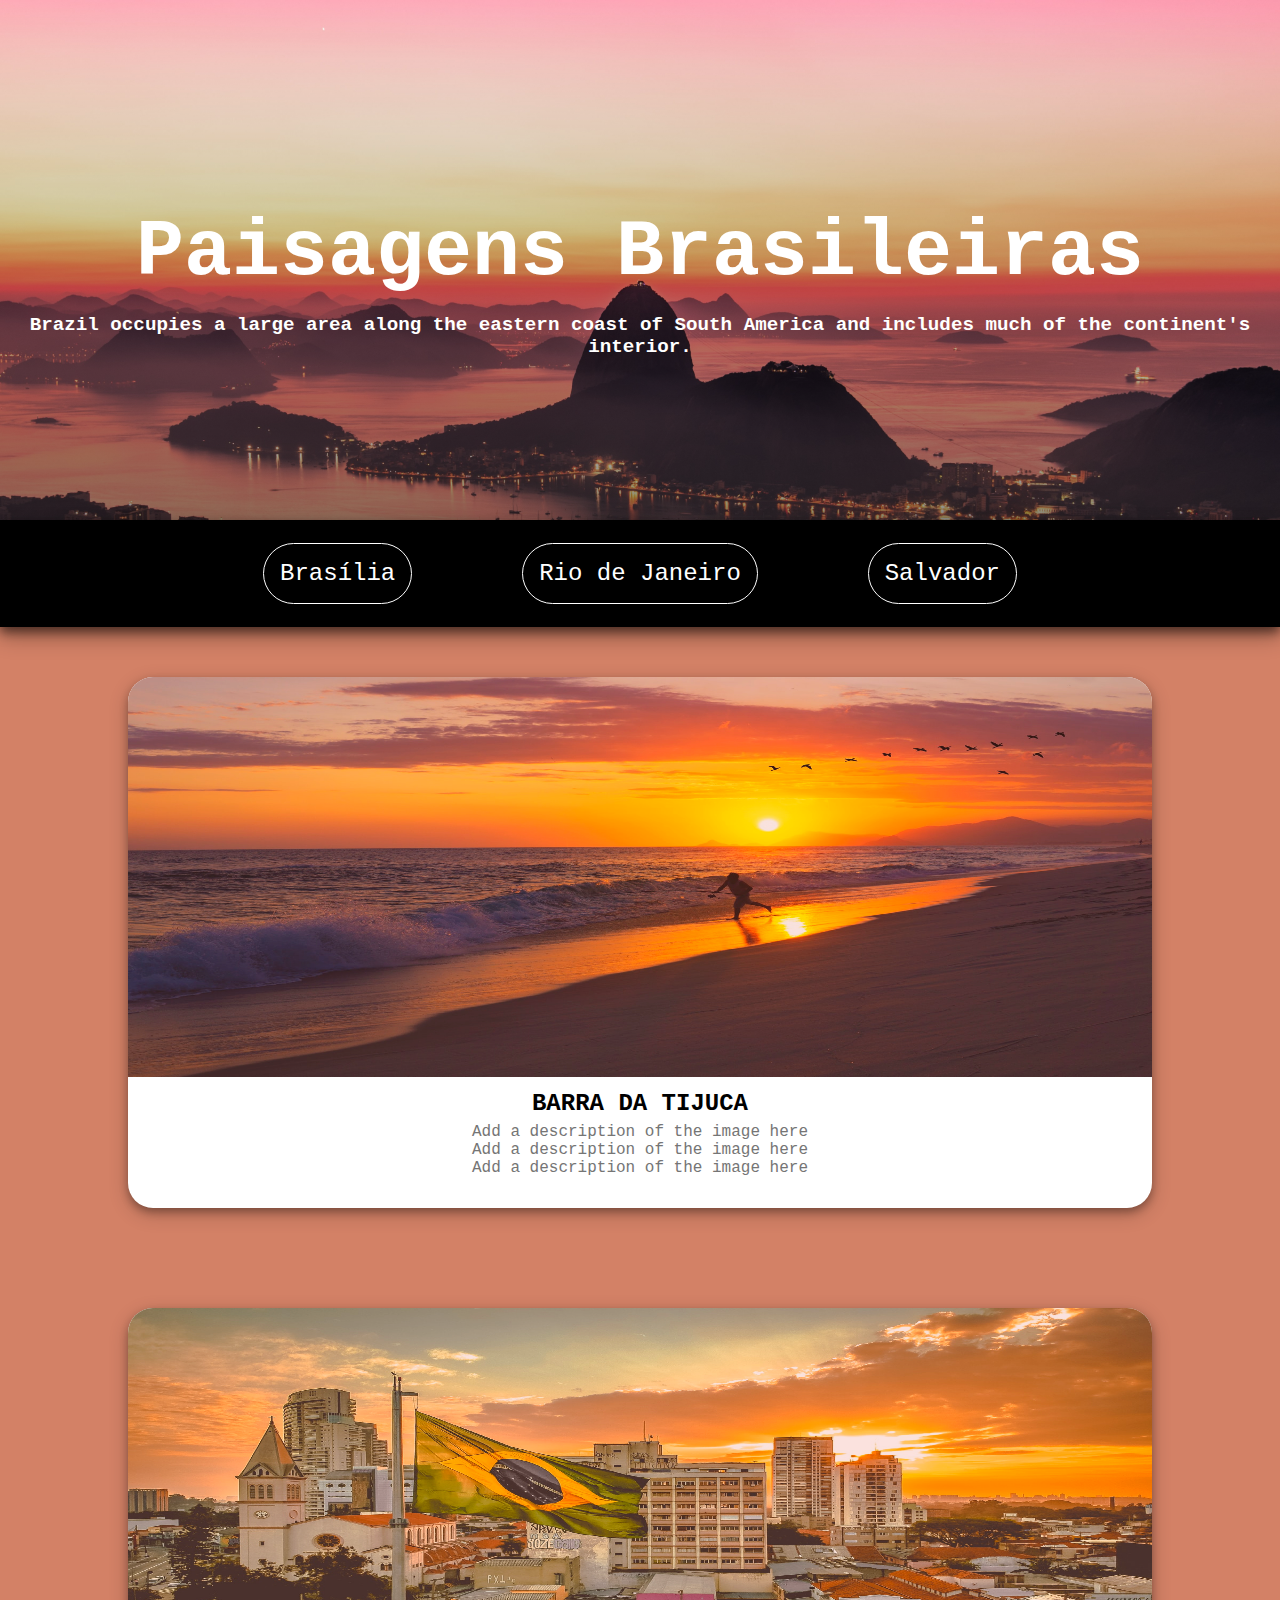
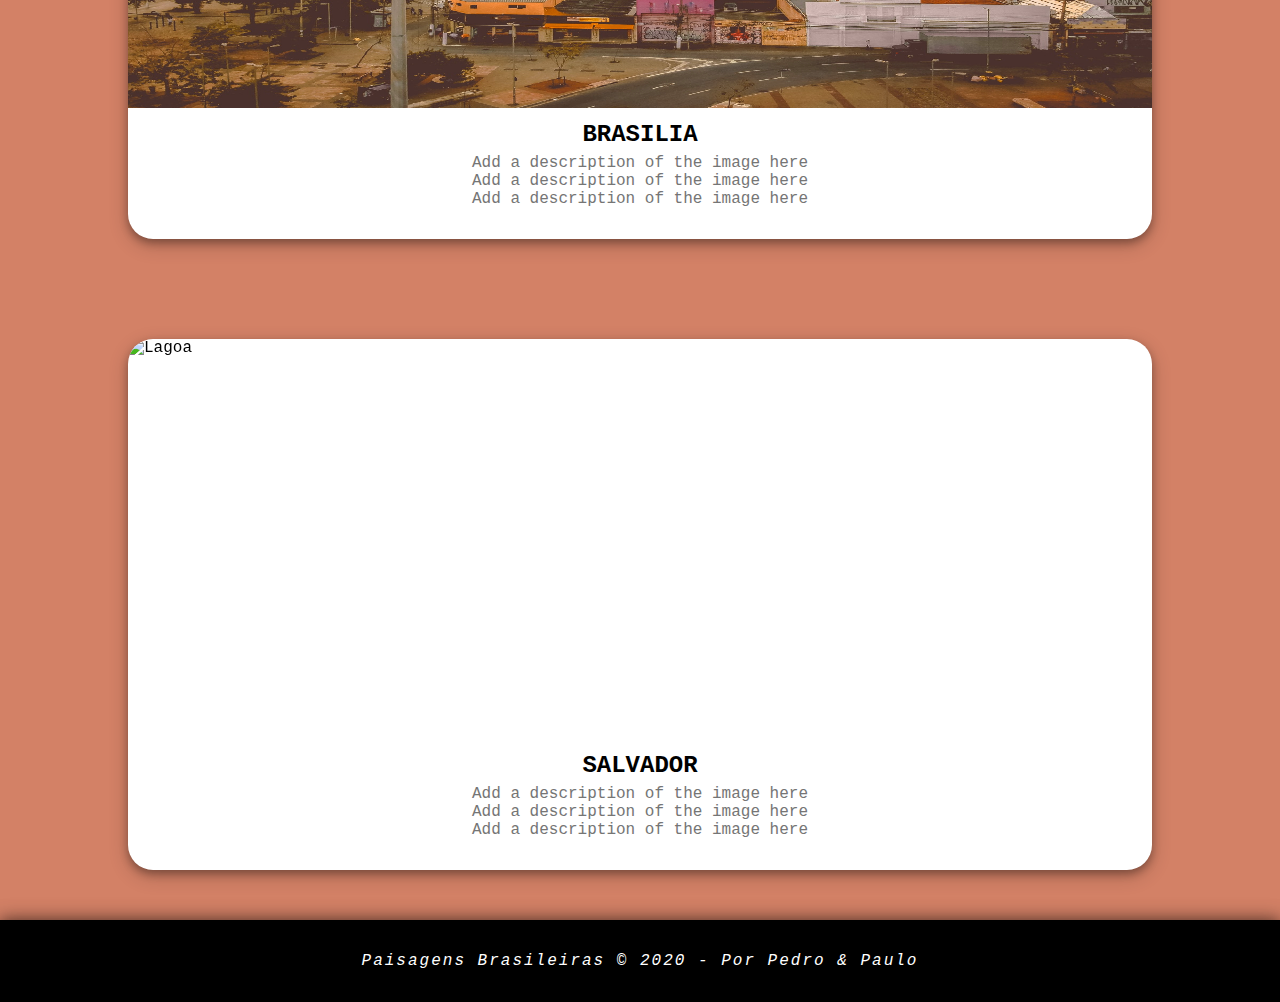
==== paginas/Brasil/brasil.html @ 4a2852be "Add files via upload" ====
<!DOCTYPE html>
<html lang="en">
<head>
    <meta charset="UTF-8">
    <meta name="viewport" content="width=device-width, initial-scale=1.0">
    <title>Brasil</title>
    <link rel="stylesheet" href="https://use.fontawesome.com/releases/v5.15.1/css/all.css"
    integrity="sha384-vp86vTRFVJgpjF9jiIGPEEqYqlDwgyBgEF109VFjmqGmIY/Y4HV4d3Gp2irVfcrp" crossorigin="anonymous">
    <link rel="stylesheet" href="../src/style-brasil.css">
</head>
<body>
    <header>
        <!--<img src="/LM_projeto/Brasil.jpg" alt="Brasil" class="background">-->
        <div class="title">
            <h1>Paisagens Brasileiras</h1>
            <h2>
                Brazil occupies a large area along the eastern coast of South America and includes much of the continent's interior.
            </h2>
        </div>
    </header>

    <div class="bar">
        <div class="container">
            <div class="Rio"><a href="#1">Rio de Janeiro</a></div>

            <div class="Sal"><a href="#3">Salvador</a></div>
            
            <div class="Br"><a href="#2">Brasília</a></div>
        </div>
    </div>
    
    <main>

        <div class="images">
            <img src="img/Brasil_10.png" alt="Rio" style="width:100%" id="1">
            <div class="desc">
                <h2>Barra da Tijuca</h2>
                <p>
                    Add a description of the image here </br>
                    Add a description of the image here </br>
                    Add a description of the image here 
                </p>
            </div>
        </div>

        <div class="images">
            <img src="img/Brasil_6.png" alt="Farol" style="width:100%" id="2">
            <div class="desc">
                <h2>Brasilia</h2>
                <p>
                    Add a description of the image here </br>
                    Add a description of the image here </br>
                    Add a description of the image here 
                </p>
            </div>
        </div>

        <div class="images">
            <img src="img/Brasil_2.png" alt="Lagoa" style="width:100%" id="3">
            <div class="desc">
                <h2>Salvador</h2>
                <p>
                    Add a description of the image here </br>
                    Add a description of the image here </br>
                    Add a description of the image here 
                </p>
            </div>
        </div>
    </main>

    <footer class="bottom">
        <p>Paisagens Brasileiras © 2020 - Por Pedro & Paulo</p>
        <div class="social">
            <i class="fab fa-facebook-square"></i>
            <i class="fab fa-instagram-square"></i>
            <i class="fab fa-twitter-square"></i>
        </div>
    </footer>
</body>
</html>
---- paginas/src/style-brasil.css ----
body {
            margin: 0;
            font-family: 'Courier New', Courier, monospace;
            background-color: rgb(211, 129, 102);/*rgb(136, 153, 167)*/
        }
        header{
            display: flex;
            justify-content: center;
            align-items: center;
            text-align: center;
            background-image: linear-gradient(0deg, rgba(0, 0, 0, 0.45) 40%, transparent),url('../Brasil/img/Brasil_1.jpg');
            background-size: cover;
            background-position: center;
            background-repeat: no-repeat;
            background-attachment: fixed;
            min-height: 520px;
        }
        
        .title{
            color: white;
            padding: 10px;
            margin-top: 60px;
        }
        .title h1{
            margin: 0;
            font-size: 5em;
        }
        .title h2{
            font-size: 1.2em;
        }
        main{
            display: flex;
            flex-direction: column;
            align-items: center;
        }
        div.images {
          display: flex;
          flex-direction: column;
          margin: 50px;
          border-radius: 25px;
          width: 80%;
          background-color: white;
          box-shadow: 0 4px 8px 0 rgba(0, 0, 0, 0.3), 0 6px 20px 0 rgba(0, 0, 0, 0.2);
          /*border: 2px solid transparent;*/
        }
        img{
            filter: saturate(130%);
            border-radius: 25px 25px 0 0;
            max-width: 1250px;
            height: 400px;
        }

        /*
        div.container {
          text-align: center;
          font-size: 25px;
          padding: 5px 10px;
          transition: .8s;
          margin-top: -10px;
        }
        */
        div.desc {
            padding: 15px;
            text-align: center;
        }
        
        .desc h2{
            text-transform: uppercase;
            margin-bottom: -10px;
            margin-top: -2px;
        }
        
        .desc p{
            color: rgb(117, 117, 117);
        }
        /*
        div.link{
            width: fit-content;
            margin: auto;
            text-align: center;
        }
        */
        
        .bar{
            display: flex;
            justify-content: center;
            align-content: center;
            text-align: center;
            background-color: rgb(0, 0, 0);
            color: white;
            padding: 23px;
            box-shadow: 0 5px 10px 0 rgba(0, 0, 0, 0.5), 0 10px 20px 0 rgba(0, 0, 0, 0.3);
        }

        .container{
            width: 70%;
            display: flex;
            flex-flow: row;
            justify-content: space-around;
            align-items: center;
        }

        .container div{
            border: 1px solid white;
            border-radius: 50px;
            padding: 1rem;
            font-size: 1.5rem;
            transition: .2s;
        }

        .container div:hover{
            color: black;
            background-color: white;
        }

        .container a{
            text-decoration: none;
            font-style: unset;
            color: unset;
        }

        .Rio{
            order: 1;
        }

        .Sal{
            order: 2;
        }

        .bottom {
            text-align:center;
            padding: 1em;
            background: #000000;
            color: rgb(255, 255, 255);
            box-shadow: 0 1px 15px 0 rgba(0, 0, 0, 0.5), 0 0px 20px 0 rgba(0, 0, 0, 0.3);
        
        }

        .bottom p{
            font-style: italic;
            letter-spacing: 2px;
        }

        div.social{
            display: grid;
            grid-template-columns: repeat(3, auto);
            gap: 1em;
            grid-auto-columns: auto;
            justify-content: center;
        }
        i{
            font-size: 2em;
            color: #e8e8e8;
        }

        @media all and (max-width: 850px) {
            .container{
                flex-direction: column;
            }

            .container div{
                margin: 1em;
            }
            .Rio{
                order: 0;
            }
    
            .Sal{
                order: 2;
            }
        }

        @media all and (max-width: 550px) {
            .title h1{
                margin: 0;
                font-size: 3em;
            }
            .title h2{
                font-size: 1em;
            }
            .bar{
                display: none;
            }
            div.images{
                width: 100%;
                border-radius: 0px;
                margin: 20px;
            }
            img{
                border-radius: 0px;
            }
        }

        @media all and (max-width: 370px) {
            .title h1{
                margin: 0;
                font-size: 2.5em;
            }
        }
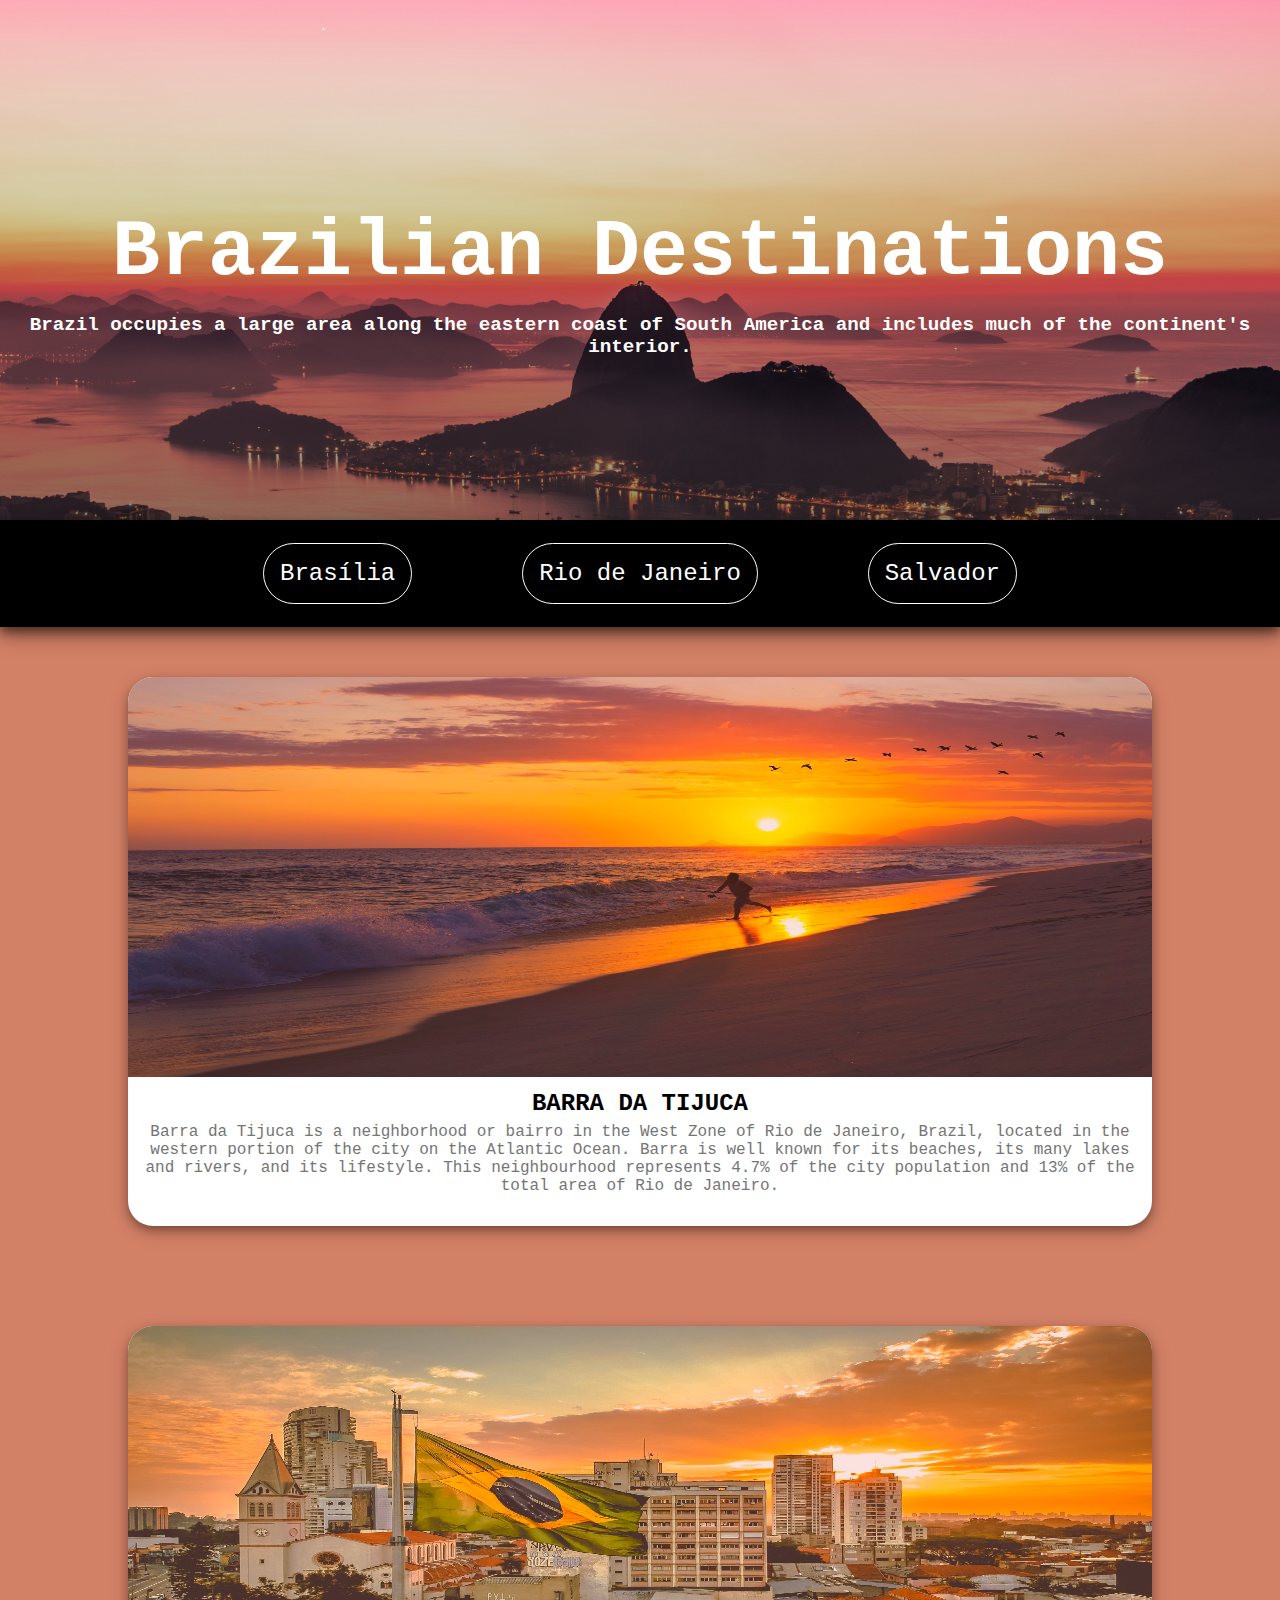
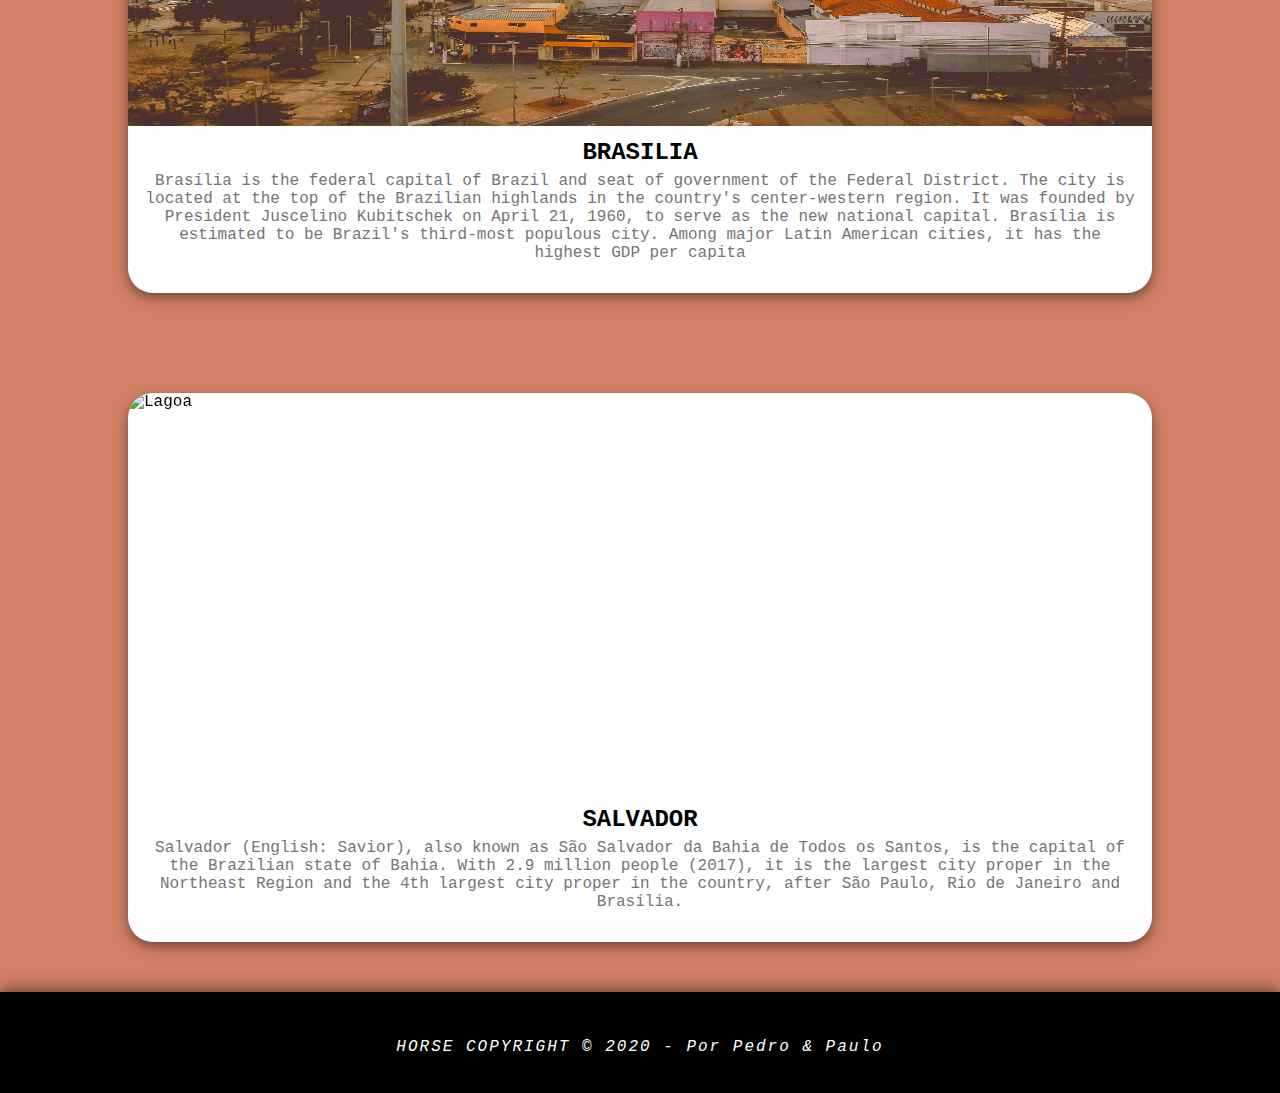
==== commit 1800738a: "Update brasil.html" ====
--- a/paginas/Brasil/brasil.html
+++ b/paginas/Brasil/brasil.html
@@ -9,10 +9,12 @@
     <link rel="stylesheet" href="../src/style-brasil.css">
 </head>
 <body>
-    <header>
+    <header id="topo">
         <!--<img src="/LM_projeto/Brasil.jpg" alt="Brasil" class="background">-->
+        <div class="topo"><a href="#topo"><i class="fas fa-arrow-alt-circle-up"></i></a></div>
+        <div class="voltar"> <a href="../../index.html"> <i class="fas fa-arrow-alt-circle-left"></i></a></div>
         <div class="title">
-            <h1>Paisagens Brasileiras</h1>
+            <h1>Brazilian Destinations</h1>
             <h2>
                 Brazil occupies a large area along the eastern coast of South America and includes much of the continent's interior.
             </h2>
@@ -36,9 +38,10 @@
             <div class="desc">
                 <h2>Barra da Tijuca</h2>
                 <p>
-                    Add a description of the image here </br>
-                    Add a description of the image here </br>
-                    Add a description of the image here 
+                    Barra da Tijuca is a neighborhood or bairro in the West Zone of Rio de Janeiro, Brazil,
+                    located in the western portion of the city on the Atlantic Ocean. Barra is well known for its beaches,
+                    its many lakes and rivers, and its lifestyle.
+                    This neighbourhood represents 4.7% of the city population and 13% of the total area of Rio de Janeiro.
                 </p>
             </div>
         </div>
@@ -48,9 +51,11 @@
             <div class="desc">
                 <h2>Brasilia</h2>
                 <p>
-                    Add a description of the image here </br>
-                    Add a description of the image here </br>
-                    Add a description of the image here 
+                    Brasília is the federal capital of Brazil and seat of government of the Federal District.
+                    The city is located at the top of the Brazilian highlands in the country's center-western region.
+                    It was founded by President Juscelino Kubitschek on April 21, 1960, to serve as the new national capital.
+                    Brasília is estimated to be Brazil's third-most populous city.
+                     Among major Latin American cities, it has the highest GDP per capita
                 </p>
             </div>
         </div>
@@ -60,16 +65,21 @@
             <div class="desc">
                 <h2>Salvador</h2>
                 <p>
-                    Add a description of the image here </br>
-                    Add a description of the image here </br>
-                    Add a description of the image here 
+                    Salvador (English: Savior), also known as São Salvador da Bahia de Todos os Santos,
+                    is the capital of the Brazilian state of Bahia. With 2.9 million people (2017),
+                    it is the largest city proper in the Northeast Region and the 4th largest city proper
+                    in the country, after São Paulo, Rio de Janeiro and Brasília.
                 </p>
             </div>
         </div>
     </main>
 
     <footer class="bottom">
-        <p>Paisagens Brasileiras © 2020 - Por Pedro & Paulo</p>
+        <p>
+            <i class="fas fa-horse" style="transform: scaleX(-1);"></i>
+                HORSE COPYRIGHT © 2020 - Por Pedro & Paulo
+            <i class="fas fa-horse"></i>
+        </p>
         <div class="social">
             <i class="fab fa-facebook-square"></i>
             <i class="fab fa-instagram-square"></i>
@@ -77,4 +87,4 @@
         </div>
     </footer>
 </body>
-</html>+</html>
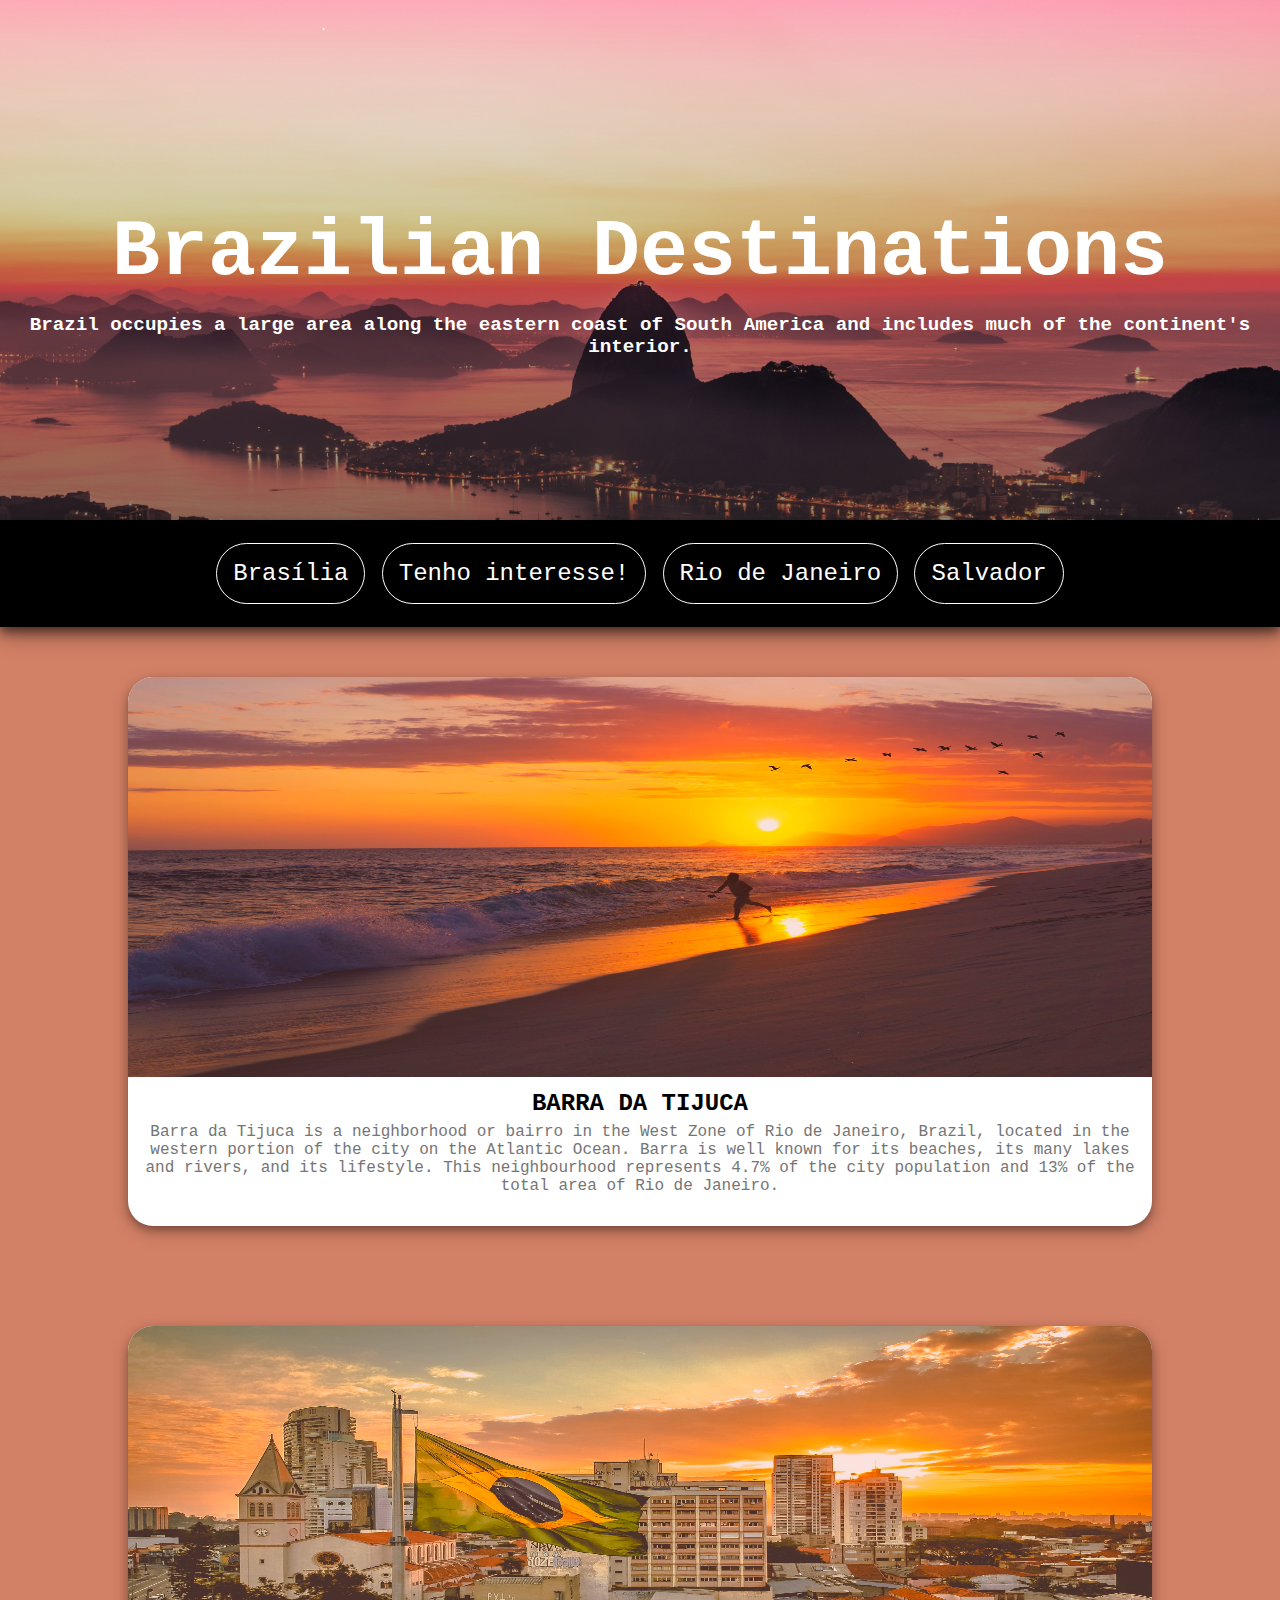
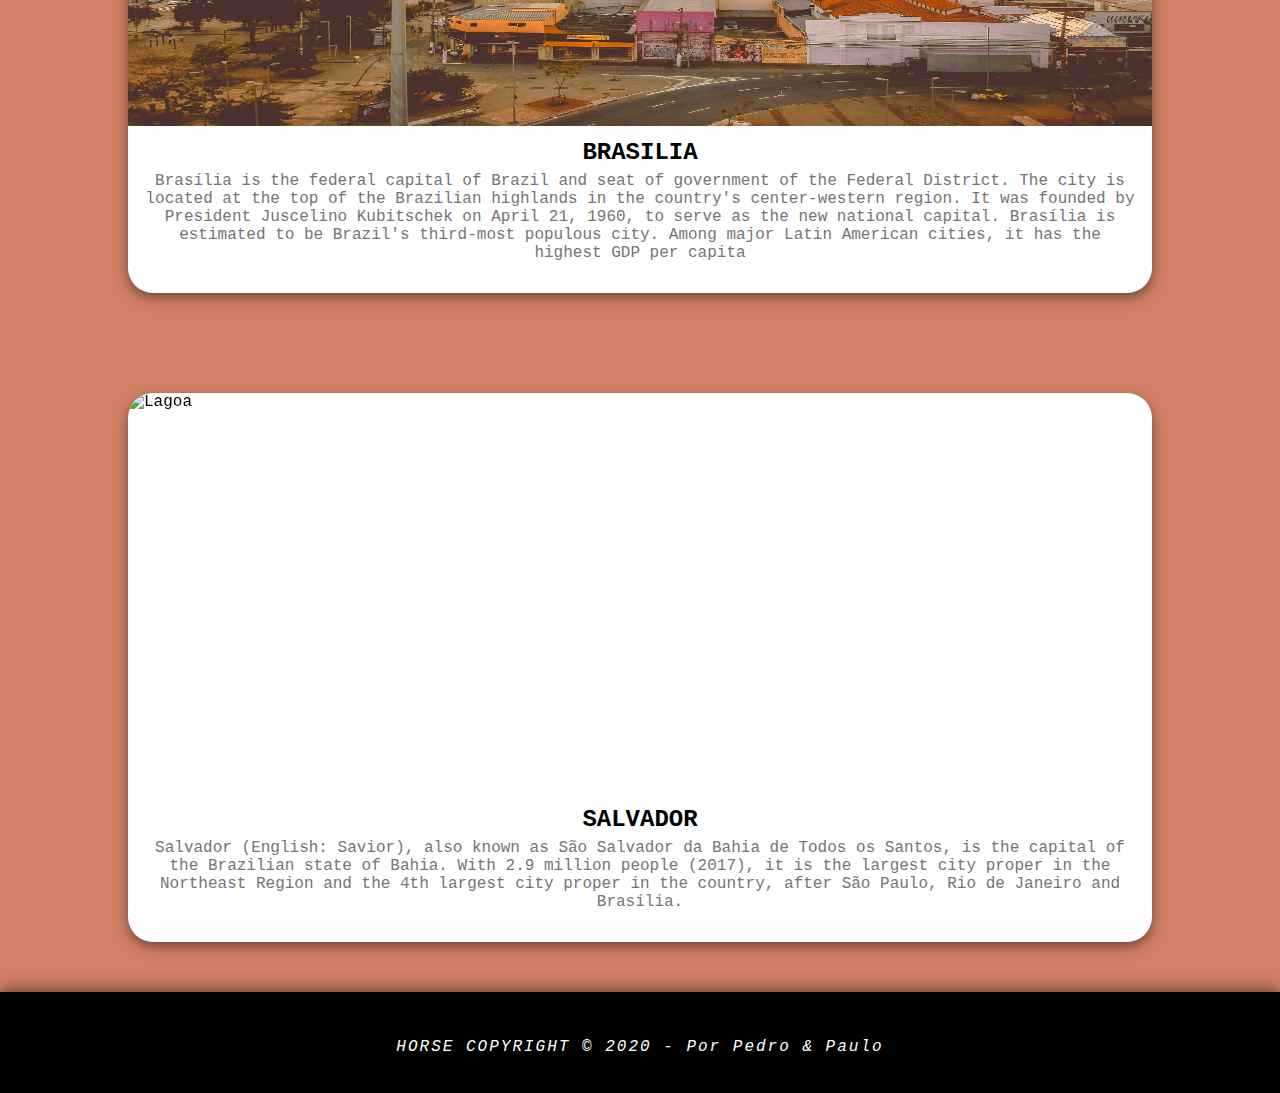
==== commit c6013bc3: "Update brasil.html" ====
--- a/paginas/Brasil/brasil.html
+++ b/paginas/Brasil/brasil.html
@@ -28,6 +28,8 @@
             <div class="Sal"><a href="#3">Salvador</a></div>
             
             <div class="Br"><a href="#2">Brasília</a></div>
+            
+            <div class="financeiro"> <a href="../Financeiro/financeiro.html">Tenho interesse!</a></div>
         </div>
     </div>
     
@@ -81,9 +83,9 @@
             <i class="fas fa-horse"></i>
         </p>
         <div class="social">
-            <i class="fab fa-facebook-square"></i>
-            <i class="fab fa-instagram-square"></i>
-            <i class="fab fa-twitter-square"></i>
+            <a href="#"><i class="fab fa-facebook-square"></i></a>
+            <a href="#"><i class="fab fa-instagram-square"></i></a>
+            <a href="#"><i class="fab fa-twitter-square"></i></a>
         </div>
     </footer>
 </body>
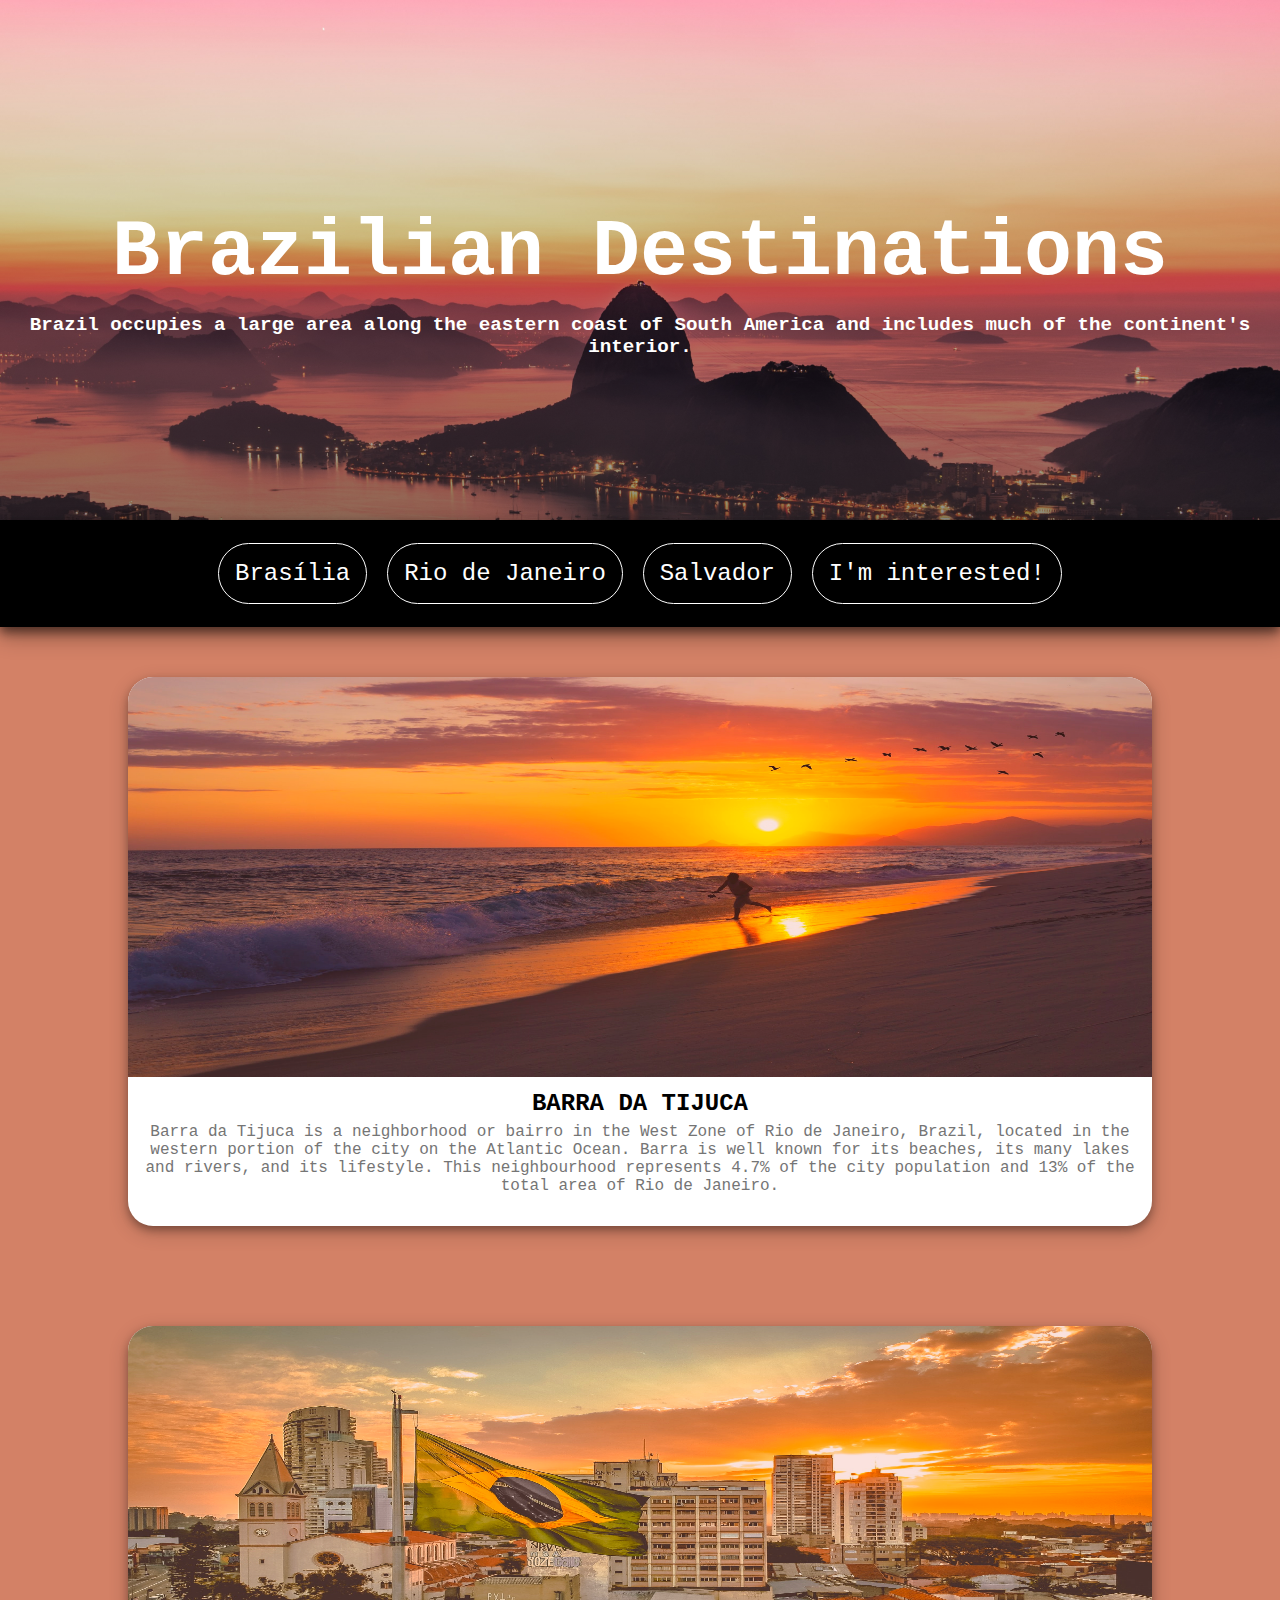
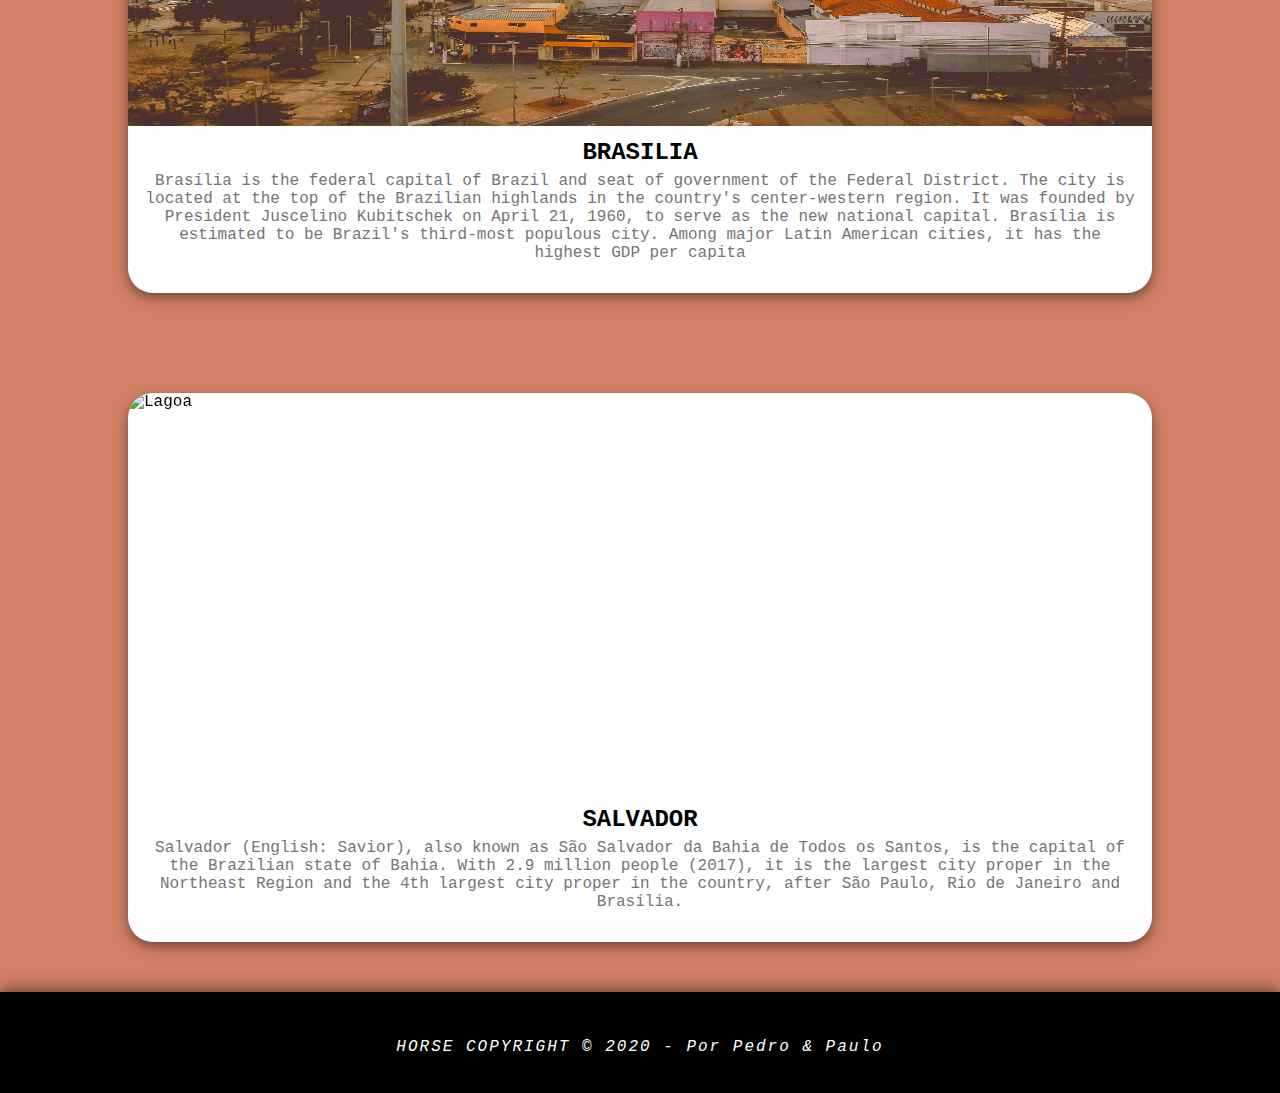
==== commit 42339183: "Update brasil.html" ====
--- a/paginas/Brasil/brasil.html
+++ b/paginas/Brasil/brasil.html
@@ -3,12 +3,15 @@
 <head>
     <meta charset="UTF-8">
     <meta name="viewport" content="width=device-width, initial-scale=1.0">
-    <title>Brasil</title>
+    <title>Brazil</title>
     <link rel="stylesheet" href="https://use.fontawesome.com/releases/v5.15.1/css/all.css"
     integrity="sha384-vp86vTRFVJgpjF9jiIGPEEqYqlDwgyBgEF109VFjmqGmIY/Y4HV4d3Gp2irVfcrp" crossorigin="anonymous">
     <link rel="stylesheet" href="../src/style-brasil.css">
 </head>
 <body>
+    <div class="tela-inicial">
+        <!--<div class="spinner"></div>-->
+    </div>
     <header id="topo">
         <!--<img src="/LM_projeto/Brasil.jpg" alt="Brasil" class="background">-->
         <div class="topo"><a href="#topo"><i class="fas fa-arrow-alt-circle-up"></i></a></div>
@@ -28,8 +31,8 @@
             <div class="Sal"><a href="#3">Salvador</a></div>
             
             <div class="Br"><a href="#2">Brasília</a></div>
-            
-            <div class="financeiro"> <a href="../Financeiro/financeiro.html">Tenho interesse!</a></div>
+
+            <div class="financeiro"> <a href="../Financeiro/financeiro.html">I'm interested!</a></div>
         </div>
     </div>
     
--- a/paginas/src/style-brasil.css
+++ b/paginas/src/style-brasil.css
@@ -127,6 +127,10 @@
             order: 2;
         }
 
+        .financeiro{
+            order: 3;
+        }
+
         .bottom {
             text-align:center;
             padding: 1em;
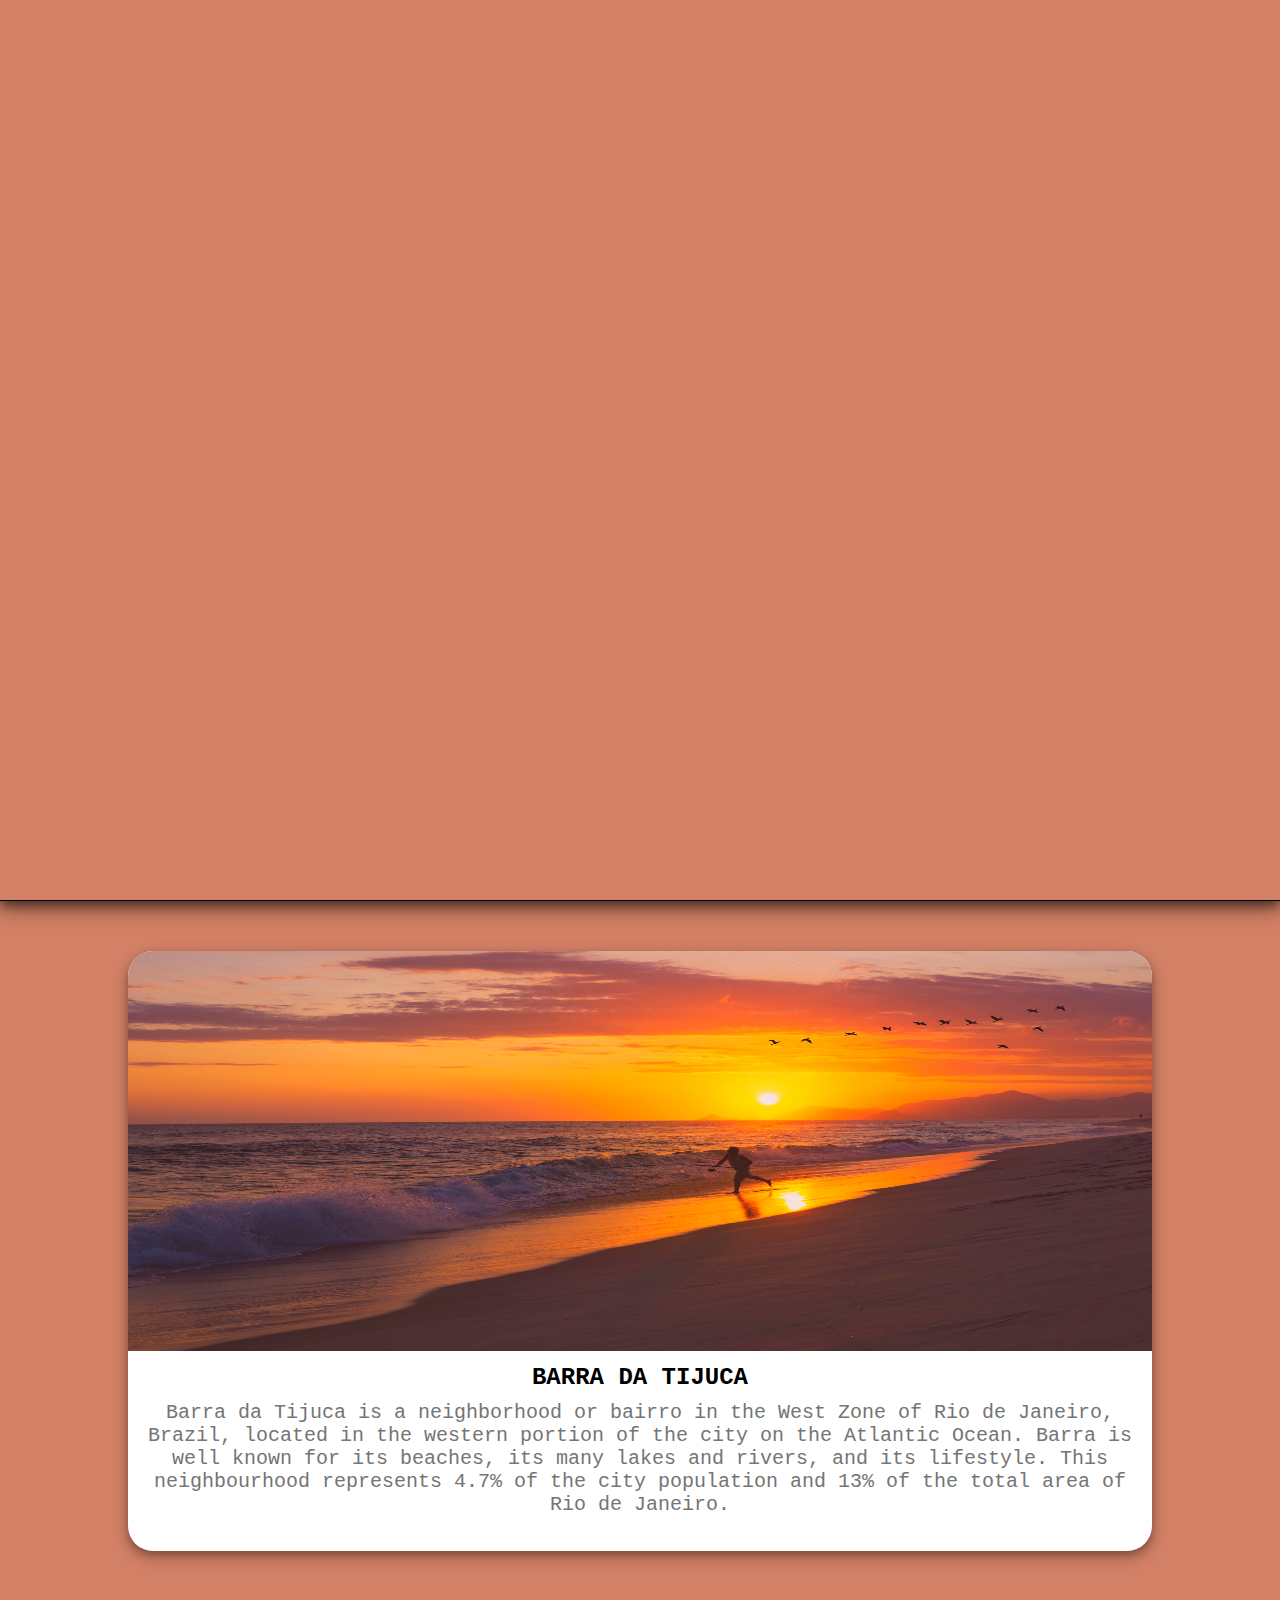
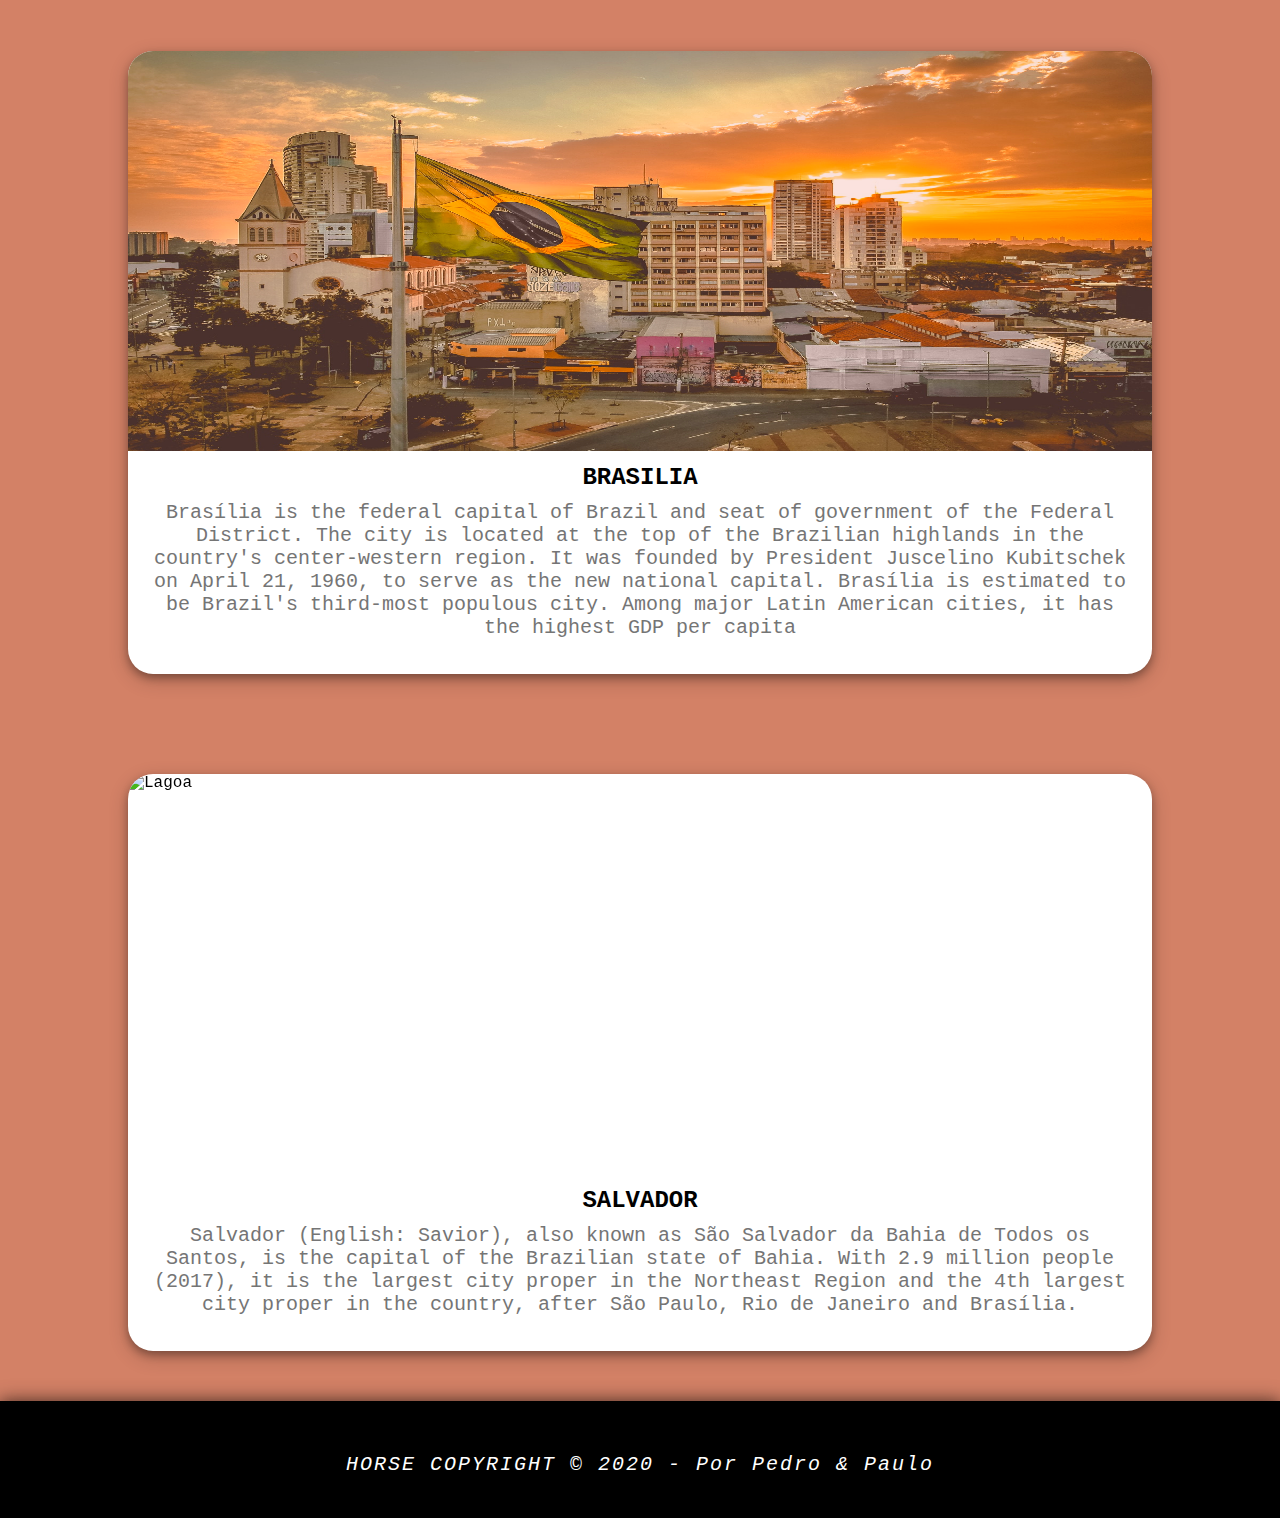
==== commit de5008ec: "Update brasil.html" ====
--- a/paginas/Brasil/brasil.html
+++ b/paginas/Brasil/brasil.html
@@ -6,6 +6,7 @@
     <title>Brazil</title>
     <link rel="stylesheet" href="https://use.fontawesome.com/releases/v5.15.1/css/all.css"
     integrity="sha384-vp86vTRFVJgpjF9jiIGPEEqYqlDwgyBgEF109VFjmqGmIY/Y4HV4d3Gp2irVfcrp" crossorigin="anonymous">
+    <link rel="stylesheet" href="../src/layout-countries.css">
     <link rel="stylesheet" href="../src/style-brasil.css">
 </head>
 <body>
--- a/paginas/src/layout-countries.css
+++ b/paginas/src/layout-countries.css
@@ -0,0 +1,162 @@
+body {
+    margin: 0;
+    font-family: 'Courier New', Courier, monospace;
+}
+
+.tela-inicial{
+    position: fixed;
+    width: 100%;
+    height: 100%;
+    animation: cortina 4s ease-in-out forwards;   
+}
+header{
+    display: flex;
+    justify-content: center;
+    align-items: center;
+    text-align: center;
+    background-size: cover;
+    background-position: center;
+    background-repeat: no-repeat;
+    background-attachment: fixed;
+    min-height: 85vh;
+}
+
+p{
+    font-size: 20px;
+}
+
+div.topo{
+    position: fixed;
+    bottom: 10px;
+    right: 10px;
+}
+div.voltar{
+    position: fixed;
+    bottom: 10px;
+    left: 10px;
+}
+
+.title{
+    color: white;
+    padding: 10px;
+    margin-top: 60px;
+}
+.title h1{
+    margin: 0;
+    font-size: 5em;
+}
+.title h2{
+    font-size: 1.2em;
+}
+main{
+    display: flex;
+    flex-direction: column;
+    align-items: center;
+}
+
+div.images {
+    display: flex;
+    flex-direction: column;
+    margin: 50px;
+    border-radius: 25px;
+    width: 80%;
+    background-color: white;
+    box-shadow: 0 4px 8px 0 rgba(0, 0, 0, 0.3), 0 6px 20px 0 rgba(0, 0, 0, 0.2);
+    /*border: 2px solid transparent;*/
+  }
+        
+  img{
+    filter: saturate(130%);
+    border-radius: 25px 25px 0 0;
+    max-width: 1250px;
+    height: 400px;
+}
+
+div.desc {
+    padding: 15px;
+    text-align: center;
+}
+
+.desc h2{
+    text-transform: uppercase;
+    margin-bottom: -10px;
+    margin-top: -2px;
+}
+
+.desc p{
+    color: rgb(117, 117, 117);
+}
+
+.bar{
+    display: flex;
+    justify-content: center;
+    align-content: center;
+    text-align: center;
+    background-color: rgb(0, 0, 0);
+    color: white;
+    padding: 23px;
+    height: 10vh;
+    box-shadow: 0 5px 10px 0 rgba(0, 0, 0, 0.5), 0 10px 20px 0 rgba(0, 0, 0, 0.3);
+}
+
+.container{
+    width: 70%;
+    display: flex;
+    flex-flow: row;
+    justify-content: space-around;
+    align-items: center;
+}
+
+.container div{
+    border: 1px solid white;
+    border-radius: 50px;
+    padding: 1rem;
+    font-size: 1.5rem;
+    transition: .2s;
+}
+
+.container div:hover{
+    color: black;
+    background-color: white;
+}
+
+
+.container a{
+    text-decoration: none;
+    font-style: unset;
+    color: unset;
+}
+
+.bottom {
+    text-align:center;
+    padding: 1em;
+    background: #000000;
+    color: rgb(255, 255, 255);
+    box-shadow: 0 1px 15px 0 rgba(0, 0, 0, 0.5), 0 0px 20px 0 rgba(0, 0, 0, 0.3);
+
+}
+
+.bottom p{
+    font-style: italic;
+    letter-spacing: 2px;
+}
+
+div.social{
+    display: grid;
+    grid-template-columns: repeat(3, auto);
+    gap: 1em;
+    grid-auto-columns: auto;
+    justify-content: center;
+}
+i{
+    font-size: 2em;
+    color: #e8e8e8;
+}
+
+@keyframes cortina{
+    to {
+        height: 0px;
+        transform: unset;
+         perspective-origin: center;
+    }
+}--- a/paginas/src/style-brasil.css
+++ b/paginas/src/style-brasil.css
@@ -1,123 +1,13 @@
         body {
-            margin: 0;
-            font-family: 'Courier New', Courier, monospace;
             background-color: rgb(211, 129, 102);/*rgb(136, 153, 167)*/
         }
+        
+        .tela-inicial{
+            background-color: rgb(211, 129, 102); ;
+        }
         header{
-            display: flex;
-            justify-content: center;
-            align-items: center;
-            text-align: center;
             background-image: linear-gradient(0deg, rgba(0, 0, 0, 0.45) 40%, transparent),url('../Brasil/img/Brasil_1.jpg');
-            background-size: cover;
-            background-position: center;
-            background-repeat: no-repeat;
-            background-attachment: fixed;
-            min-height: 520px;
-        }
-        
-        .title{
-            color: white;
-            padding: 10px;
-            margin-top: 60px;
-        }
-        .title h1{
-            margin: 0;
-            font-size: 5em;
-        }
-        .title h2{
-            font-size: 1.2em;
-        }
-        main{
-            display: flex;
-            flex-direction: column;
-            align-items: center;
-        }
-        div.images {
-          display: flex;
-          flex-direction: column;
-          margin: 50px;
-          border-radius: 25px;
-          width: 80%;
-          background-color: white;
-          box-shadow: 0 4px 8px 0 rgba(0, 0, 0, 0.3), 0 6px 20px 0 rgba(0, 0, 0, 0.2);
-          /*border: 2px solid transparent;*/
-        }
-        img{
-            filter: saturate(130%);
-            border-radius: 25px 25px 0 0;
-            max-width: 1250px;
-            height: 400px;
-        }
-
-        /*
-        div.container {
-          text-align: center;
-          font-size: 25px;
-          padding: 5px 10px;
-          transition: .8s;
-          margin-top: -10px;
-        }
-        */
-        div.desc {
-            padding: 15px;
-            text-align: center;
-        }
-        
-        .desc h2{
-            text-transform: uppercase;
-            margin-bottom: -10px;
-            margin-top: -2px;
-        }
-        
-        .desc p{
-            color: rgb(117, 117, 117);
-        }
-        /*
-        div.link{
-            width: fit-content;
-            margin: auto;
-            text-align: center;
-        }
-        */
-        
-        .bar{
-            display: flex;
-            justify-content: center;
-            align-content: center;
-            text-align: center;
-            background-color: rgb(0, 0, 0);
-            color: white;
-            padding: 23px;
-            box-shadow: 0 5px 10px 0 rgba(0, 0, 0, 0.5), 0 10px 20px 0 rgba(0, 0, 0, 0.3);
-        }
-
-        .container{
-            width: 70%;
-            display: flex;
-            flex-flow: row;
-            justify-content: space-around;
-            align-items: center;
-        }
-
-        .container div{
-            border: 1px solid white;
-            border-radius: 50px;
-            padding: 1rem;
-            font-size: 1.5rem;
-            transition: .2s;
-        }
-
-        .container div:hover{
-            color: black;
-            background-color: white;
-        }
-
-        .container a{
-            text-decoration: none;
-            font-style: unset;
-            color: unset;
-        }
+        }        
 
         .Rio{
             order: 1;
@@ -126,35 +16,8 @@
         .Sal{
             order: 2;
         }
-
         .financeiro{
             order: 3;
-        }
-
-        .bottom {
-            text-align:center;
-            padding: 1em;
-            background: #000000;
-            color: rgb(255, 255, 255);
-            box-shadow: 0 1px 15px 0 rgba(0, 0, 0, 0.5), 0 0px 20px 0 rgba(0, 0, 0, 0.3);
-        
-        }
-
-        .bottom p{
-            font-style: italic;
-            letter-spacing: 2px;
-        }
-
-        div.social{
-            display: grid;
-            grid-template-columns: repeat(3, auto);
-            gap: 1em;
-            grid-auto-columns: auto;
-            justify-content: center;
-        }
-        i{
-            font-size: 2em;
-            color: #e8e8e8;
         }
 
         @media all and (max-width: 850px) {
@@ -171,6 +34,9 @@
     
             .Sal{
                 order: 2;
+            }
+            i.fa-horse{
+                display: none;
             }
         }
 
